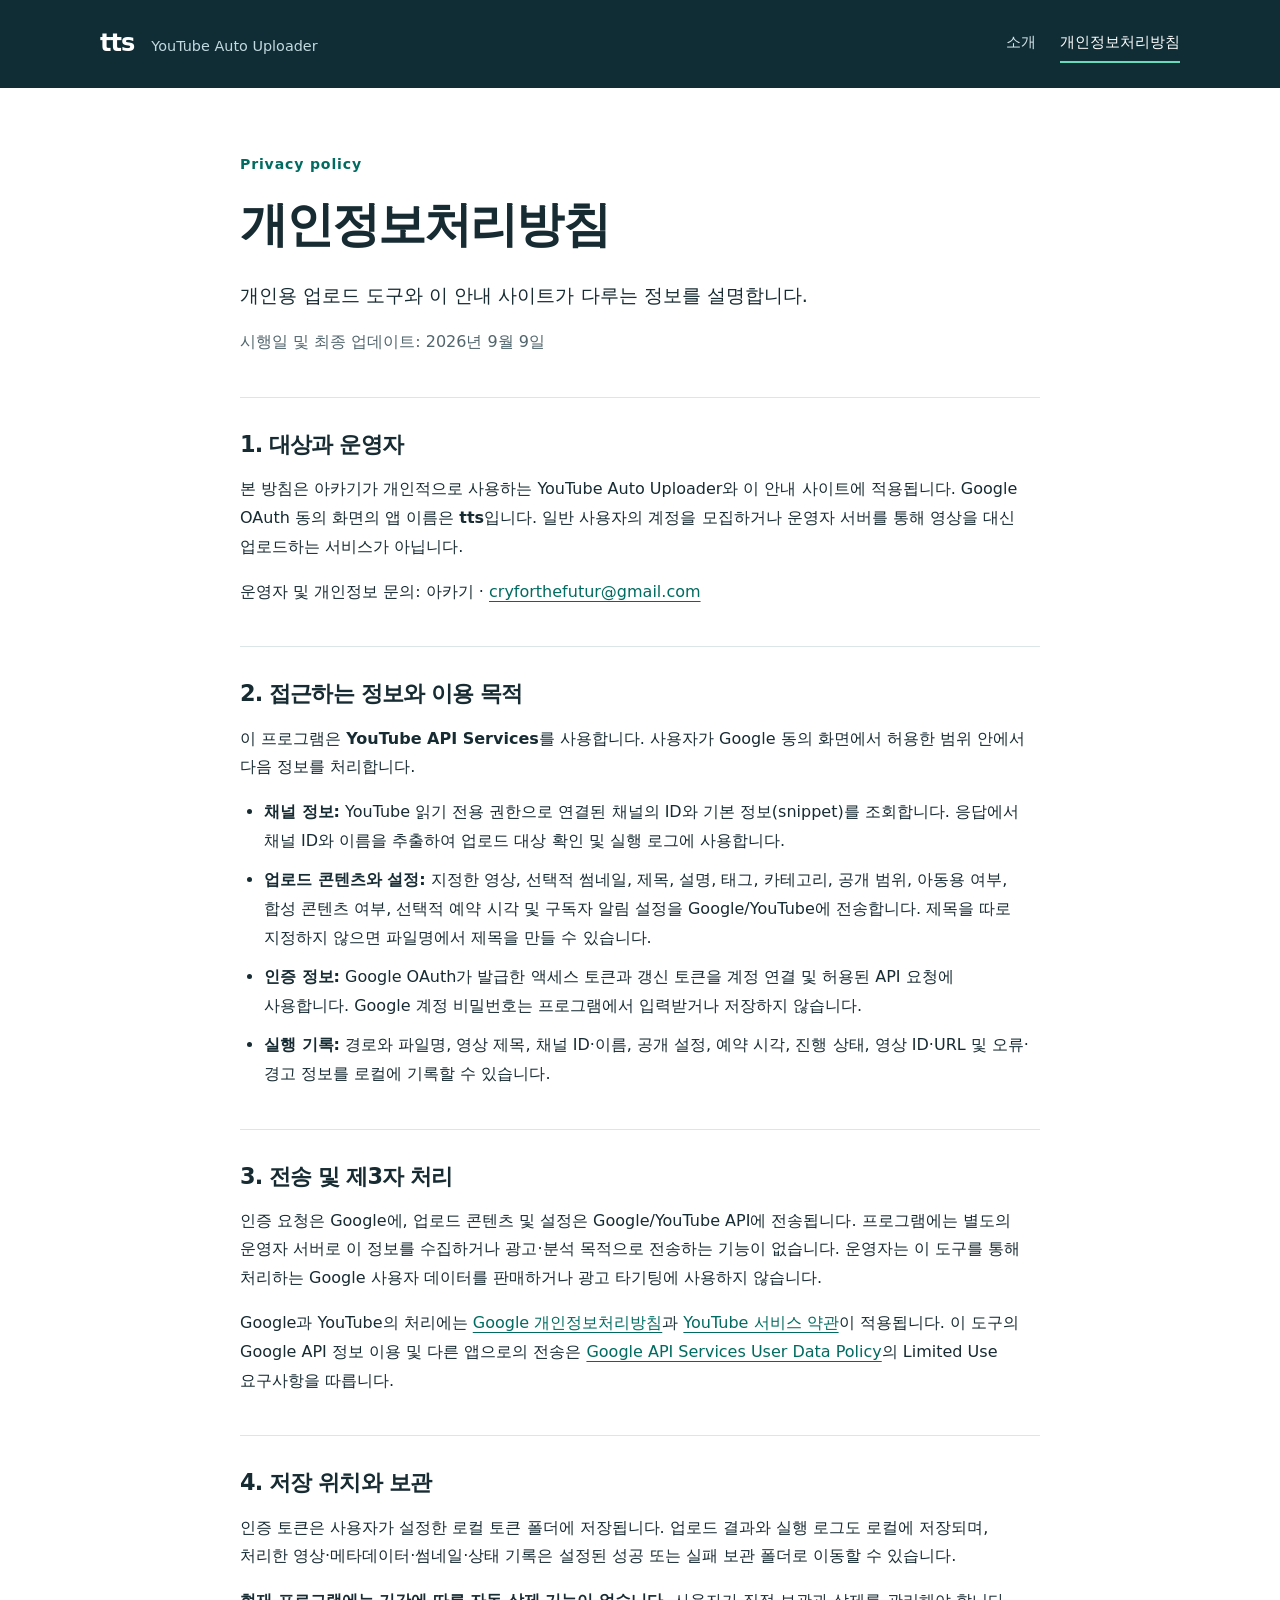
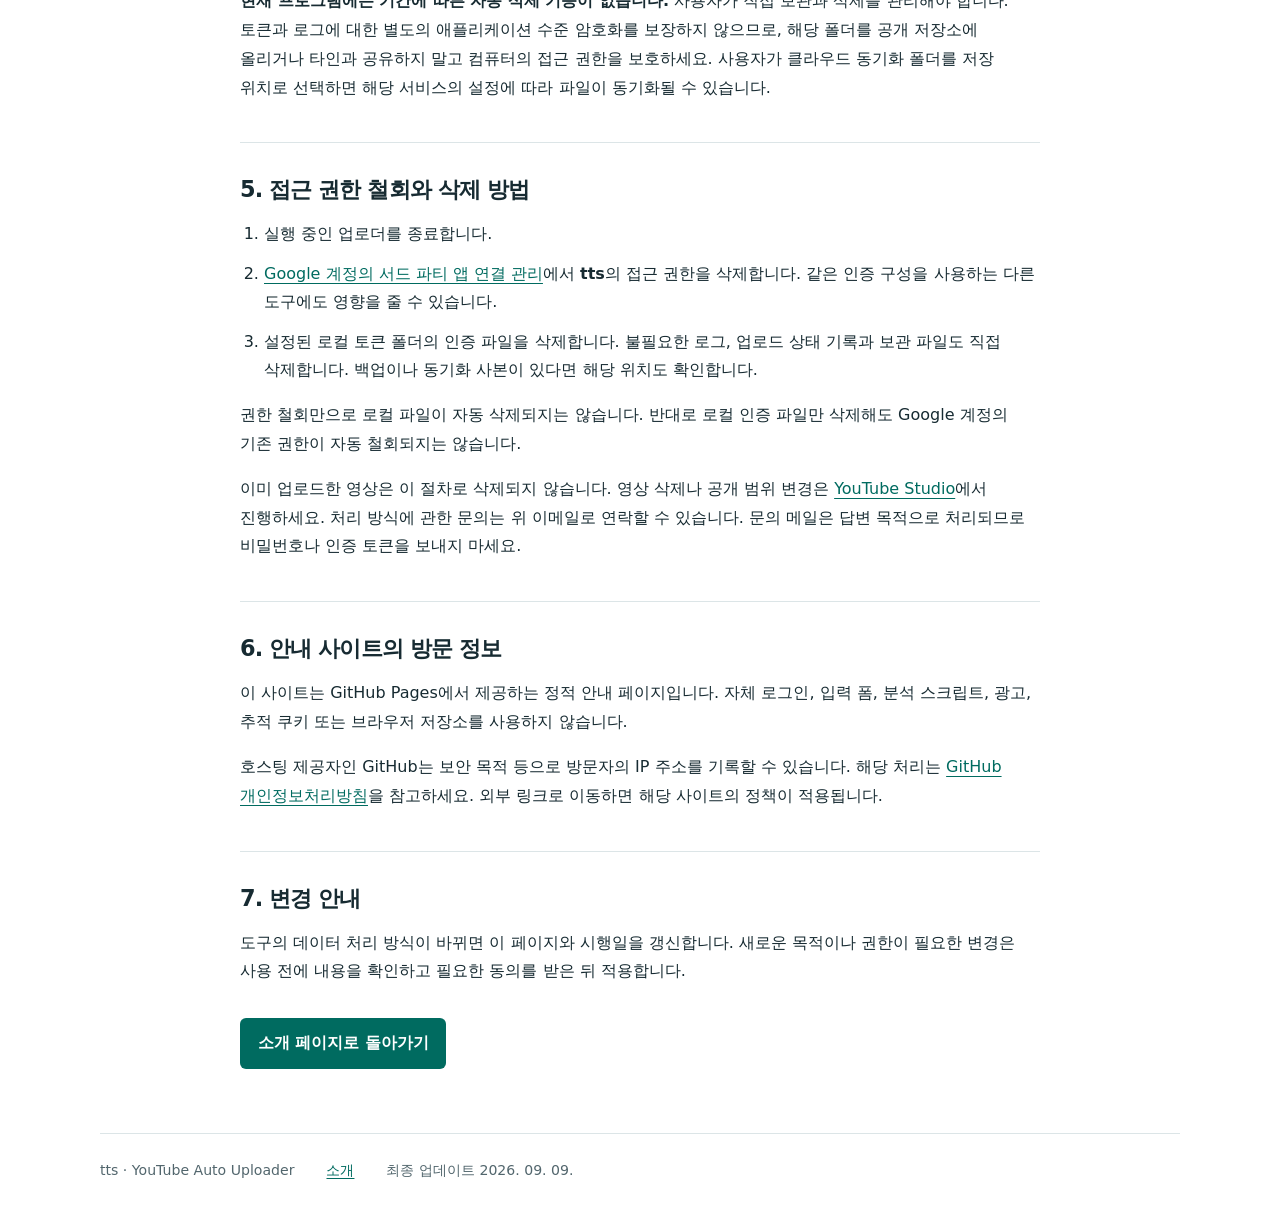
==== docs/privacy.html @ 2119d912 "Add personal uploader information and privacy pages" ====
<!doctype html>
<html lang="ko">
<head>
  <meta charset="utf-8">
  <meta name="viewport" content="width=device-width, initial-scale=1">
  <meta name="description" content="tts 개인용 YouTube 업로더의 Google 권한, 데이터 전송, 로컬 보관 및 권한 철회 방법을 설명합니다.">
  <title>개인정보처리방침 · tts YouTube Auto Uploader</title>
  <link rel="stylesheet" href="style.css">
</head>
<body>
  <a class="skip" href="#main">본문으로 건너뛰기</a>
  <header><div class="wrap bar"><a class="brand" href="./">tts <span>YouTube Auto Uploader</span></a><nav aria-label="주요 메뉴"><a href="./">소개</a><a href="privacy.html" aria-current="page">개인정보처리방침</a></nav></div></header>
  <main id="main" class="wrap document">
    <p class="eyebrow">Privacy policy</p><h1>개인정보처리방침</h1><p class="lead">개인용 업로드 도구와 이 안내 사이트가 다루는 정보를 설명합니다.</p><p class="muted">시행일 및 최종 업데이트: 2026년 9월 9일</p>
    <section><h2>1. 대상과 운영자</h2><p>본 방침은 아카기가 개인적으로 사용하는 YouTube Auto Uploader와 이 안내 사이트에 적용됩니다. Google OAuth 동의 화면의 앱 이름은 <strong>tts</strong>입니다. 일반 사용자의 계정을 모집하거나 운영자 서버를 통해 영상을 대신 업로드하는 서비스가 아닙니다.</p><p>운영자 및 개인정보 문의: 아카기 · <a href="mailto:cryforthefutur@gmail.com">cryforthefutur@gmail.com</a></p></section>
    <section><h2>2. 접근하는 정보와 이용 목적</h2><p>이 프로그램은 <strong>YouTube API Services</strong>를 사용합니다. 사용자가 Google 동의 화면에서 허용한 범위 안에서 다음 정보를 처리합니다.</p><ul><li><strong>채널 정보:</strong> YouTube 읽기 전용 권한으로 연결된 채널의 ID와 기본 정보(snippet)를 조회합니다. 응답에서 채널 ID와 이름을 추출하여 업로드 대상 확인 및 실행 로그에 사용합니다.</li><li><strong>업로드 콘텐츠와 설정:</strong> 지정한 영상, 선택적 썸네일, 제목, 설명, 태그, 카테고리, 공개 범위, 아동용 여부, 합성 콘텐츠 여부, 선택적 예약 시각 및 구독자 알림 설정을 Google/YouTube에 전송합니다. 제목을 따로 지정하지 않으면 파일명에서 제목을 만들 수 있습니다.</li><li><strong>인증 정보:</strong> Google OAuth가 발급한 액세스 토큰과 갱신 토큰을 계정 연결 및 허용된 API 요청에 사용합니다. Google 계정 비밀번호는 프로그램에서 입력받거나 저장하지 않습니다.</li><li><strong>실행 기록:</strong> 경로와 파일명, 영상 제목, 채널 ID·이름, 공개 설정, 예약 시각, 진행 상태, 영상 ID·URL 및 오류·경고 정보를 로컬에 기록할 수 있습니다.</li></ul></section>
    <section><h2>3. 전송 및 제3자 처리</h2><p>인증 요청은 Google에, 업로드 콘텐츠 및 설정은 Google/YouTube API에 전송됩니다. 프로그램에는 별도의 운영자 서버로 이 정보를 수집하거나 광고·분석 목적으로 전송하는 기능이 없습니다. 운영자는 이 도구를 통해 처리하는 Google 사용자 데이터를 판매하거나 광고 타기팅에 사용하지 않습니다.</p><p>Google과 YouTube의 처리에는 <a href="https://policies.google.com/privacy">Google 개인정보처리방침</a>과 <a href="https://www.youtube.com/t/terms">YouTube 서비스 약관</a>이 적용됩니다. 이 도구의 Google API 정보 이용 및 다른 앱으로의 전송은 <a href="https://developers.google.com/terms/api-services-user-data-policy">Google API Services User Data Policy</a>의 Limited Use 요구사항을 따릅니다.</p></section>
    <section><h2>4. 저장 위치와 보관</h2><p>인증 토큰은 사용자가 설정한 로컬 토큰 폴더에 저장됩니다. 업로드 결과와 실행 로그도 로컬에 저장되며, 처리한 영상·메타데이터·썸네일·상태 기록은 설정된 성공 또는 실패 보관 폴더로 이동할 수 있습니다.</p><p><strong>현재 프로그램에는 기간에 따른 자동 삭제 기능이 없습니다.</strong> 사용자가 직접 보관과 삭제를 관리해야 합니다. 토큰과 로그에 대한 별도의 애플리케이션 수준 암호화를 보장하지 않으므로, 해당 폴더를 공개 저장소에 올리거나 타인과 공유하지 말고 컴퓨터의 접근 권한을 보호하세요. 사용자가 클라우드 동기화 폴더를 저장 위치로 선택하면 해당 서비스의 설정에 따라 파일이 동기화될 수 있습니다.</p></section>
    <section><h2>5. 접근 권한 철회와 삭제 방법</h2><ol><li>실행 중인 업로더를 종료합니다.</li><li><a href="https://myaccount.google.com/connections">Google 계정의 서드 파티 앱 연결 관리</a>에서 <strong>tts</strong>의 접근 권한을 삭제합니다. 같은 인증 구성을 사용하는 다른 도구에도 영향을 줄 수 있습니다.</li><li>설정된 로컬 토큰 폴더의 인증 파일을 삭제합니다. 불필요한 로그, 업로드 상태 기록과 보관 파일도 직접 삭제합니다. 백업이나 동기화 사본이 있다면 해당 위치도 확인합니다.</li></ol><p>권한 철회만으로 로컬 파일이 자동 삭제되지는 않습니다. 반대로 로컬 인증 파일만 삭제해도 Google 계정의 기존 권한이 자동 철회되지는 않습니다.</p><p>이미 업로드한 영상은 이 절차로 삭제되지 않습니다. 영상 삭제나 공개 범위 변경은 <a href="https://studio.youtube.com/">YouTube Studio</a>에서 진행하세요. 처리 방식에 관한 문의는 위 이메일로 연락할 수 있습니다. 문의 메일은 답변 목적으로 처리되므로 비밀번호나 인증 토큰을 보내지 마세요.</p></section>
    <section><h2>6. 안내 사이트의 방문 정보</h2><p>이 사이트는 GitHub Pages에서 제공하는 정적 안내 페이지입니다. 자체 로그인, 입력 폼, 분석 스크립트, 광고, 추적 쿠키 또는 브라우저 저장소를 사용하지 않습니다.</p><p>호스팅 제공자인 GitHub는 보안 목적 등으로 방문자의 IP 주소를 기록할 수 있습니다. 해당 처리는 <a href="https://docs.github.com/en/site-policy/privacy-policies/github-general-privacy-statement">GitHub 개인정보처리방침</a>을 참고하세요. 외부 링크로 이동하면 해당 사이트의 정책이 적용됩니다.</p></section>
    <section><h2>7. 변경 안내</h2><p>도구의 데이터 처리 방식이 바뀌면 이 페이지와 시행일을 갱신합니다. 새로운 목적이나 권한이 필요한 변경은 사용 전에 내용을 확인하고 필요한 동의를 받은 뒤 적용합니다.</p></section>
    <a class="button" href="./">소개 페이지로 돌아가기</a>
  </main>
  <footer class="wrap"><span>tts · YouTube Auto Uploader</span><a href="./">소개</a><span>최종 업데이트 2026. 09. 09.</span></footer>
</body>
</html>
---- docs/style.css ----
:root { color-scheme: light; --ink:#172b32; --muted:#52666d; --accent:#006b60; --line:#dce5e7; --paper:#fff; --wash:#f2f6f7; }
* { box-sizing:border-box; }
html { scroll-padding-top:2rem; }
body { margin:0; color:var(--ink); background:var(--paper); font:1rem/1.8 system-ui,-apple-system,"Segoe UI","Malgun Gothic",sans-serif; word-break:keep-all; overflow-wrap:anywhere; }
a { color:var(--accent); text-underline-offset:.22em; }
a:hover { text-decoration-thickness:2px; }
a:focus-visible { outline:3px solid #c46a00; outline-offset:5px; border-radius:2px; }
.wrap { width:min(1080px, calc(100% - 3rem)); margin-inline:auto; }
header { background:#102d36; color:#fff; }
.bar { display:flex; align-items:center; justify-content:space-between; gap:1.5rem; padding-block:1.4rem; }
.brand { color:#fff; text-decoration:none; font-size:1.5rem; font-weight:800; letter-spacing:-.04em; }
.brand span { display:inline-block; margin-left:.6rem; color:#c2d9df; font-size:.9rem; font-weight:500; letter-spacing:0; }
nav { display:flex; flex-wrap:wrap; gap:1.5rem; }
nav a { color:#d5e4e8; font-size:.95rem; text-decoration:none; padding-block:.3rem; }
nav a[aria-current="page"] { color:#fff; border-bottom:2px solid #65dbbb; }
.hero { max-width:800px; padding-block:5rem 4rem; }
.eyebrow { color:var(--accent); font-size:.88rem; font-weight:700; letter-spacing:.06em; margin:0 0 1rem; }
h1,h2,h3 { line-height:1.3; letter-spacing:-.04em; }
h1 { font-size:clamp(2.2rem,5vw,3.8rem); margin:0 0 1.5rem; }
h2 { font-size:1.8rem; margin:0 0 1.5rem; }
h3 { font-size:1.18rem; margin:.75rem 0; }
p { margin:0 0 1rem; }
.lead { font-size:1.2rem; line-height:1.7; }
.muted { color:var(--muted); }
.button { display:inline-flex; align-items:center; gap:1.5rem; background:var(--accent); color:#fff; padding:.7rem 1.1rem; border-radius:6px; text-decoration:none; font-weight:600; margin-top:1rem; }
.section { padding-block:3rem; border-top:1px solid var(--line); }
.grid { display:grid; grid-template-columns:repeat(3,minmax(0,1fr)); gap:2rem; }
.number { color:var(--accent); font-size:.9rem; font-weight:700; }
.grid p { color:var(--muted); }
.permissions { display:grid; grid-template-columns:1fr 1fr; gap:3rem; }
dl { margin:0; padding:1.6rem; background:var(--wash); border-radius:8px; }
dt { font-weight:700; } dd { margin:.4rem 0 1.2rem; } dd:last-child { margin-bottom:0; }
code { display:block; margin-top:.4rem; color:var(--muted); font-size:.9rem; }
.terms { border-top:1px solid var(--line); padding-block:2rem; color:var(--muted); }
.terms h2 { font-size:1.1rem; color:var(--ink); margin-bottom:.7rem; }
footer { display:flex; flex-wrap:wrap; gap:1rem 2rem; border-top:1px solid var(--line); padding-block:1.5rem; color:var(--muted); font-size:.88rem; }
.document { max-width:800px; padding-block:4rem; } .document h1 { font-size:clamp(2rem,5vw,3rem); }
.document section { margin-top:2.5rem; padding-top:2rem; border-top:1px solid var(--line); }
.document h2 { font-size:1.4rem; margin-bottom:1rem; } li { margin-bottom:.65rem; } ul,ol { padding-left:1.5rem; }
.skip { position:absolute; left:1rem; top:-100px; padding:1rem; background:white; z-index:2; } .skip:focus { top:1rem; }
@media(max-width:700px) { .bar { align-items:flex-start; flex-direction:column; gap:.8rem; } .brand span { display:block; margin-left:0; } .hero { padding-block:3rem; } .grid,.permissions { grid-template-columns:1fr; gap:1.5rem; } .section { padding-block:2rem; } .document { padding-block:2.5rem; } }
@media print { header,footer,.button,.skip { display:none; } .wrap { width:100%; } body { font-size:11pt; } .document { padding:0; } }
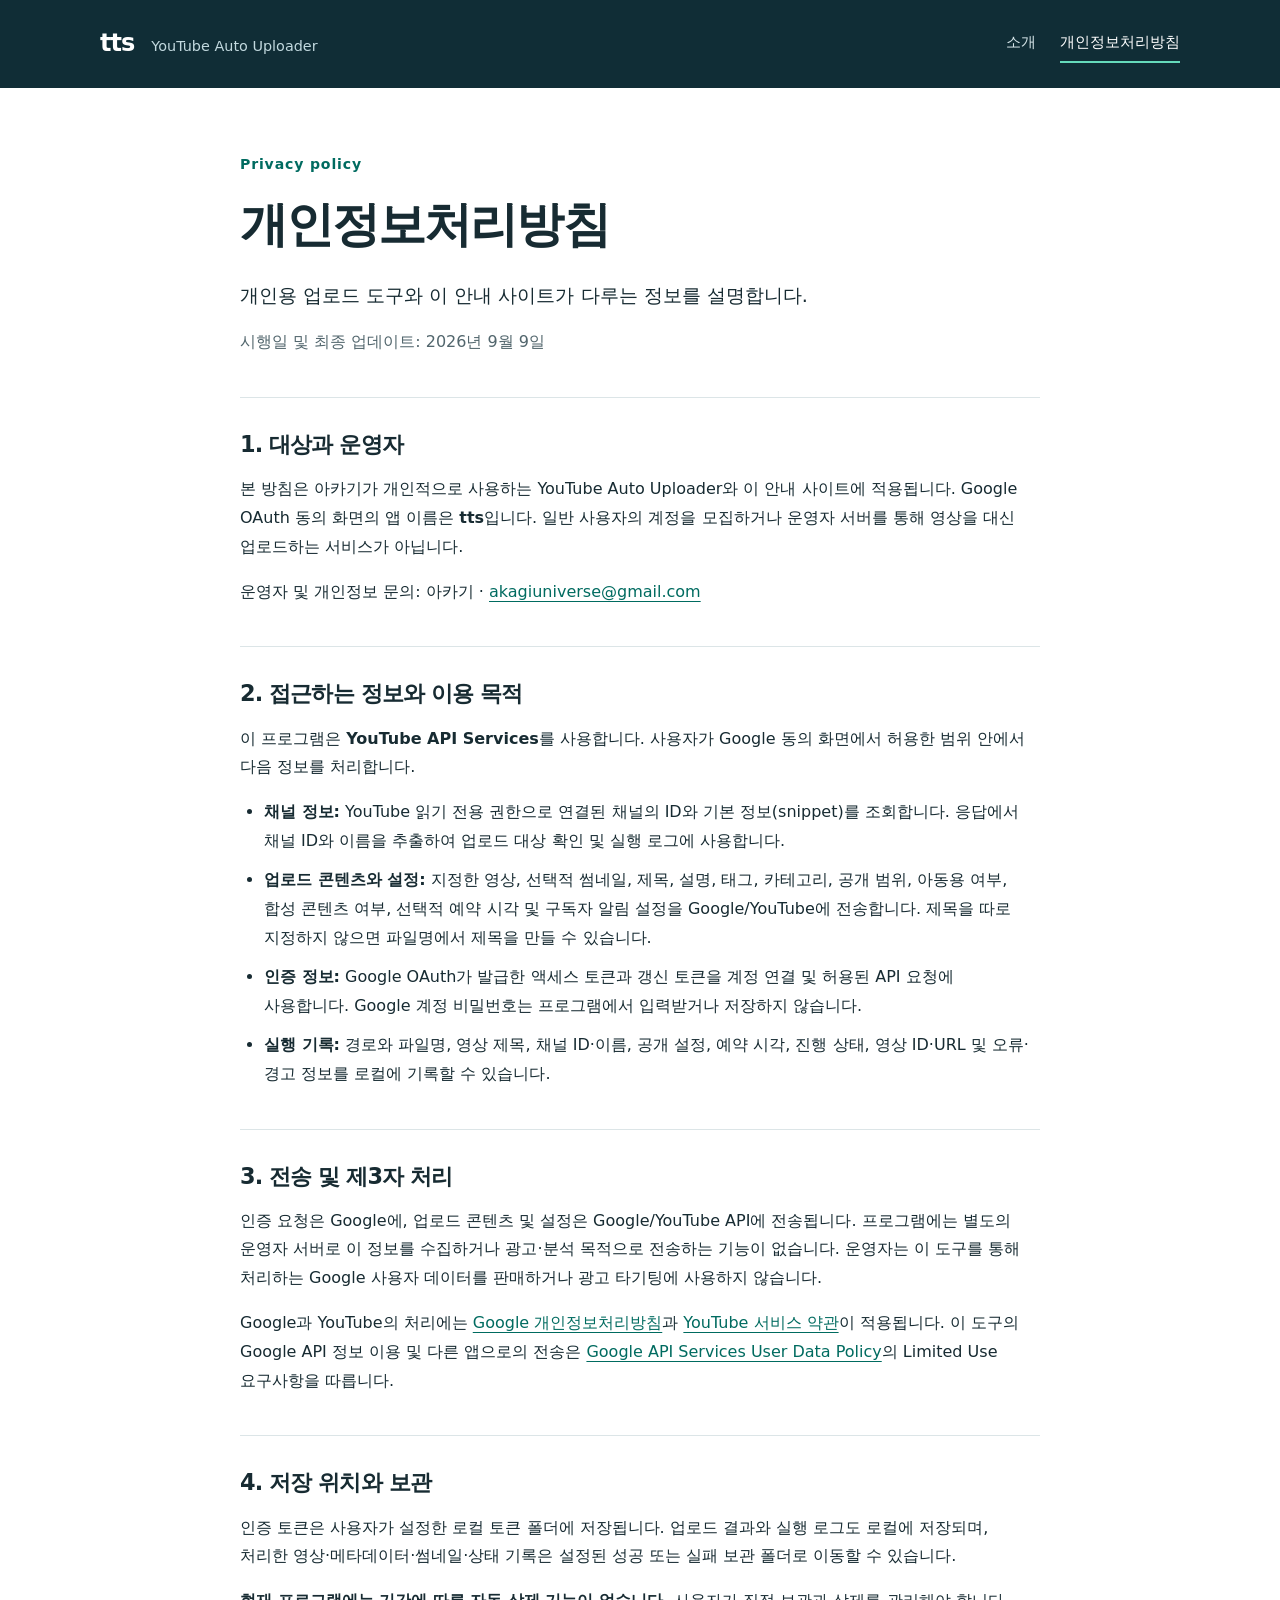
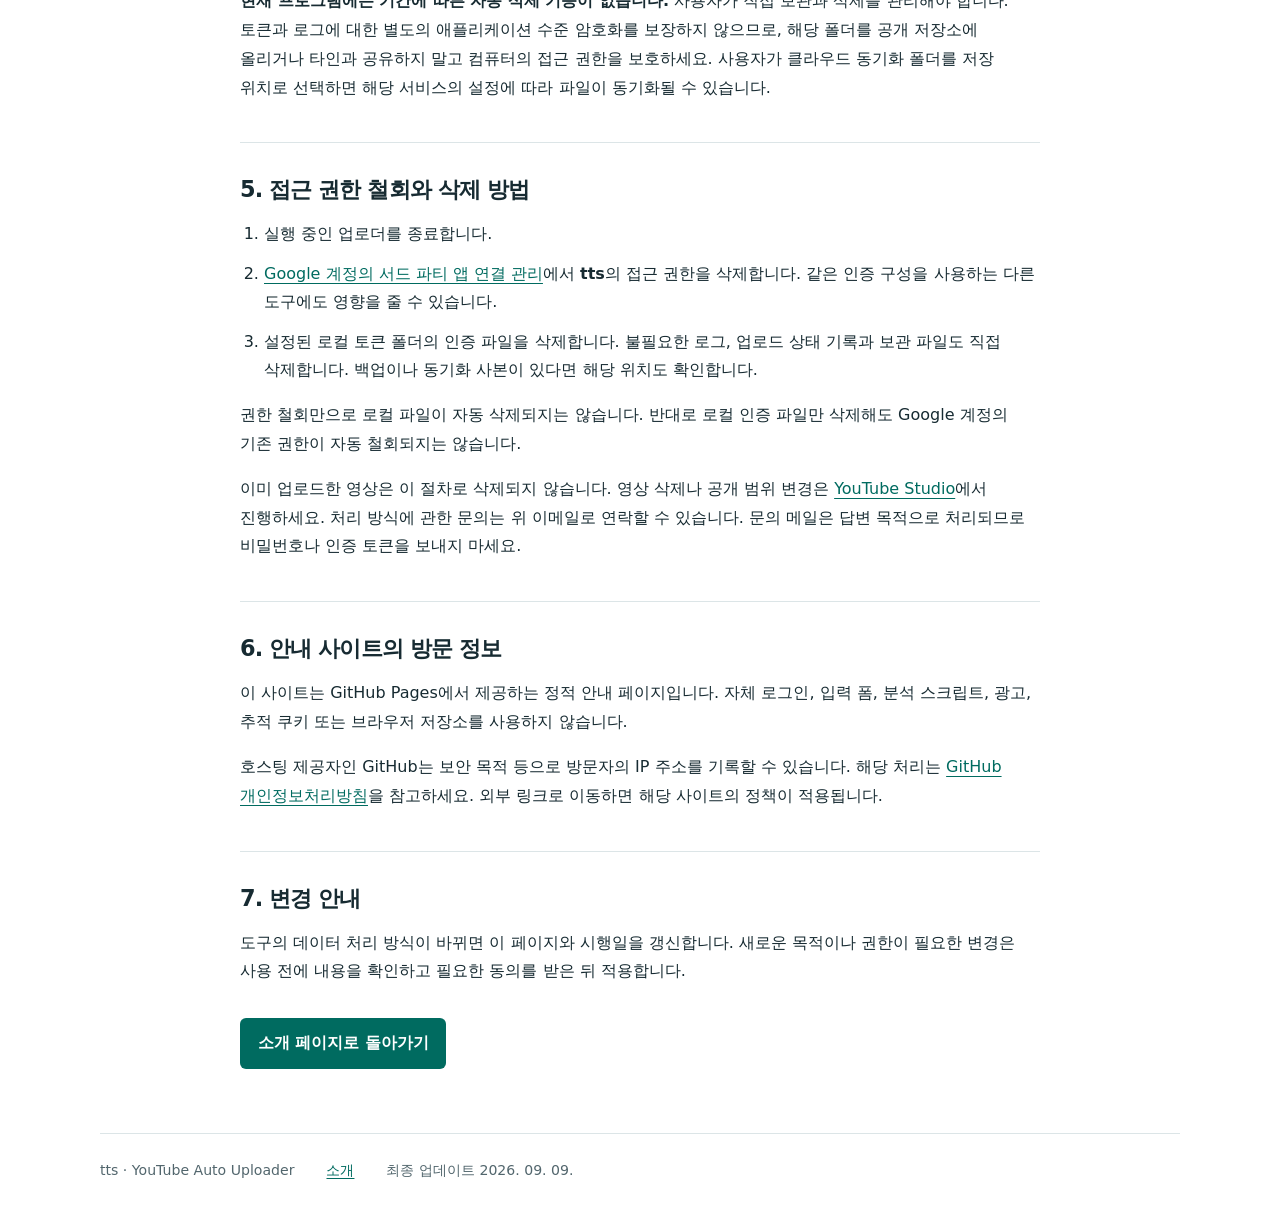
==== commit bd8032e7: "Update public contact email" ====
--- a/docs/privacy.html
+++ b/docs/privacy.html
@@ -12,7 +12,7 @@
   <header><div class="wrap bar"><a class="brand" href="./">tts <span>YouTube Auto Uploader</span></a><nav aria-label="주요 메뉴"><a href="./">소개</a><a href="privacy.html" aria-current="page">개인정보처리방침</a></nav></div></header>
   <main id="main" class="wrap document">
     <p class="eyebrow">Privacy policy</p><h1>개인정보처리방침</h1><p class="lead">개인용 업로드 도구와 이 안내 사이트가 다루는 정보를 설명합니다.</p><p class="muted">시행일 및 최종 업데이트: 2026년 9월 9일</p>
-    <section><h2>1. 대상과 운영자</h2><p>본 방침은 아카기가 개인적으로 사용하는 YouTube Auto Uploader와 이 안내 사이트에 적용됩니다. Google OAuth 동의 화면의 앱 이름은 <strong>tts</strong>입니다. 일반 사용자의 계정을 모집하거나 운영자 서버를 통해 영상을 대신 업로드하는 서비스가 아닙니다.</p><p>운영자 및 개인정보 문의: 아카기 · <a href="mailto:cryforthefutur@gmail.com">cryforthefutur@gmail.com</a></p></section>
+    <section><h2>1. 대상과 운영자</h2><p>본 방침은 아카기가 개인적으로 사용하는 YouTube Auto Uploader와 이 안내 사이트에 적용됩니다. Google OAuth 동의 화면의 앱 이름은 <strong>tts</strong>입니다. 일반 사용자의 계정을 모집하거나 운영자 서버를 통해 영상을 대신 업로드하는 서비스가 아닙니다.</p><p>운영자 및 개인정보 문의: 아카기 · <a href="mailto:akagiuniverse@gmail.com">akagiuniverse@gmail.com</a></p></section>
     <section><h2>2. 접근하는 정보와 이용 목적</h2><p>이 프로그램은 <strong>YouTube API Services</strong>를 사용합니다. 사용자가 Google 동의 화면에서 허용한 범위 안에서 다음 정보를 처리합니다.</p><ul><li><strong>채널 정보:</strong> YouTube 읽기 전용 권한으로 연결된 채널의 ID와 기본 정보(snippet)를 조회합니다. 응답에서 채널 ID와 이름을 추출하여 업로드 대상 확인 및 실행 로그에 사용합니다.</li><li><strong>업로드 콘텐츠와 설정:</strong> 지정한 영상, 선택적 썸네일, 제목, 설명, 태그, 카테고리, 공개 범위, 아동용 여부, 합성 콘텐츠 여부, 선택적 예약 시각 및 구독자 알림 설정을 Google/YouTube에 전송합니다. 제목을 따로 지정하지 않으면 파일명에서 제목을 만들 수 있습니다.</li><li><strong>인증 정보:</strong> Google OAuth가 발급한 액세스 토큰과 갱신 토큰을 계정 연결 및 허용된 API 요청에 사용합니다. Google 계정 비밀번호는 프로그램에서 입력받거나 저장하지 않습니다.</li><li><strong>실행 기록:</strong> 경로와 파일명, 영상 제목, 채널 ID·이름, 공개 설정, 예약 시각, 진행 상태, 영상 ID·URL 및 오류·경고 정보를 로컬에 기록할 수 있습니다.</li></ul></section>
     <section><h2>3. 전송 및 제3자 처리</h2><p>인증 요청은 Google에, 업로드 콘텐츠 및 설정은 Google/YouTube API에 전송됩니다. 프로그램에는 별도의 운영자 서버로 이 정보를 수집하거나 광고·분석 목적으로 전송하는 기능이 없습니다. 운영자는 이 도구를 통해 처리하는 Google 사용자 데이터를 판매하거나 광고 타기팅에 사용하지 않습니다.</p><p>Google과 YouTube의 처리에는 <a href="https://policies.google.com/privacy">Google 개인정보처리방침</a>과 <a href="https://www.youtube.com/t/terms">YouTube 서비스 약관</a>이 적용됩니다. 이 도구의 Google API 정보 이용 및 다른 앱으로의 전송은 <a href="https://developers.google.com/terms/api-services-user-data-policy">Google API Services User Data Policy</a>의 Limited Use 요구사항을 따릅니다.</p></section>
     <section><h2>4. 저장 위치와 보관</h2><p>인증 토큰은 사용자가 설정한 로컬 토큰 폴더에 저장됩니다. 업로드 결과와 실행 로그도 로컬에 저장되며, 처리한 영상·메타데이터·썸네일·상태 기록은 설정된 성공 또는 실패 보관 폴더로 이동할 수 있습니다.</p><p><strong>현재 프로그램에는 기간에 따른 자동 삭제 기능이 없습니다.</strong> 사용자가 직접 보관과 삭제를 관리해야 합니다. 토큰과 로그에 대한 별도의 애플리케이션 수준 암호화를 보장하지 않으므로, 해당 폴더를 공개 저장소에 올리거나 타인과 공유하지 말고 컴퓨터의 접근 권한을 보호하세요. 사용자가 클라우드 동기화 폴더를 저장 위치로 선택하면 해당 서비스의 설정에 따라 파일이 동기화될 수 있습니다.</p></section>
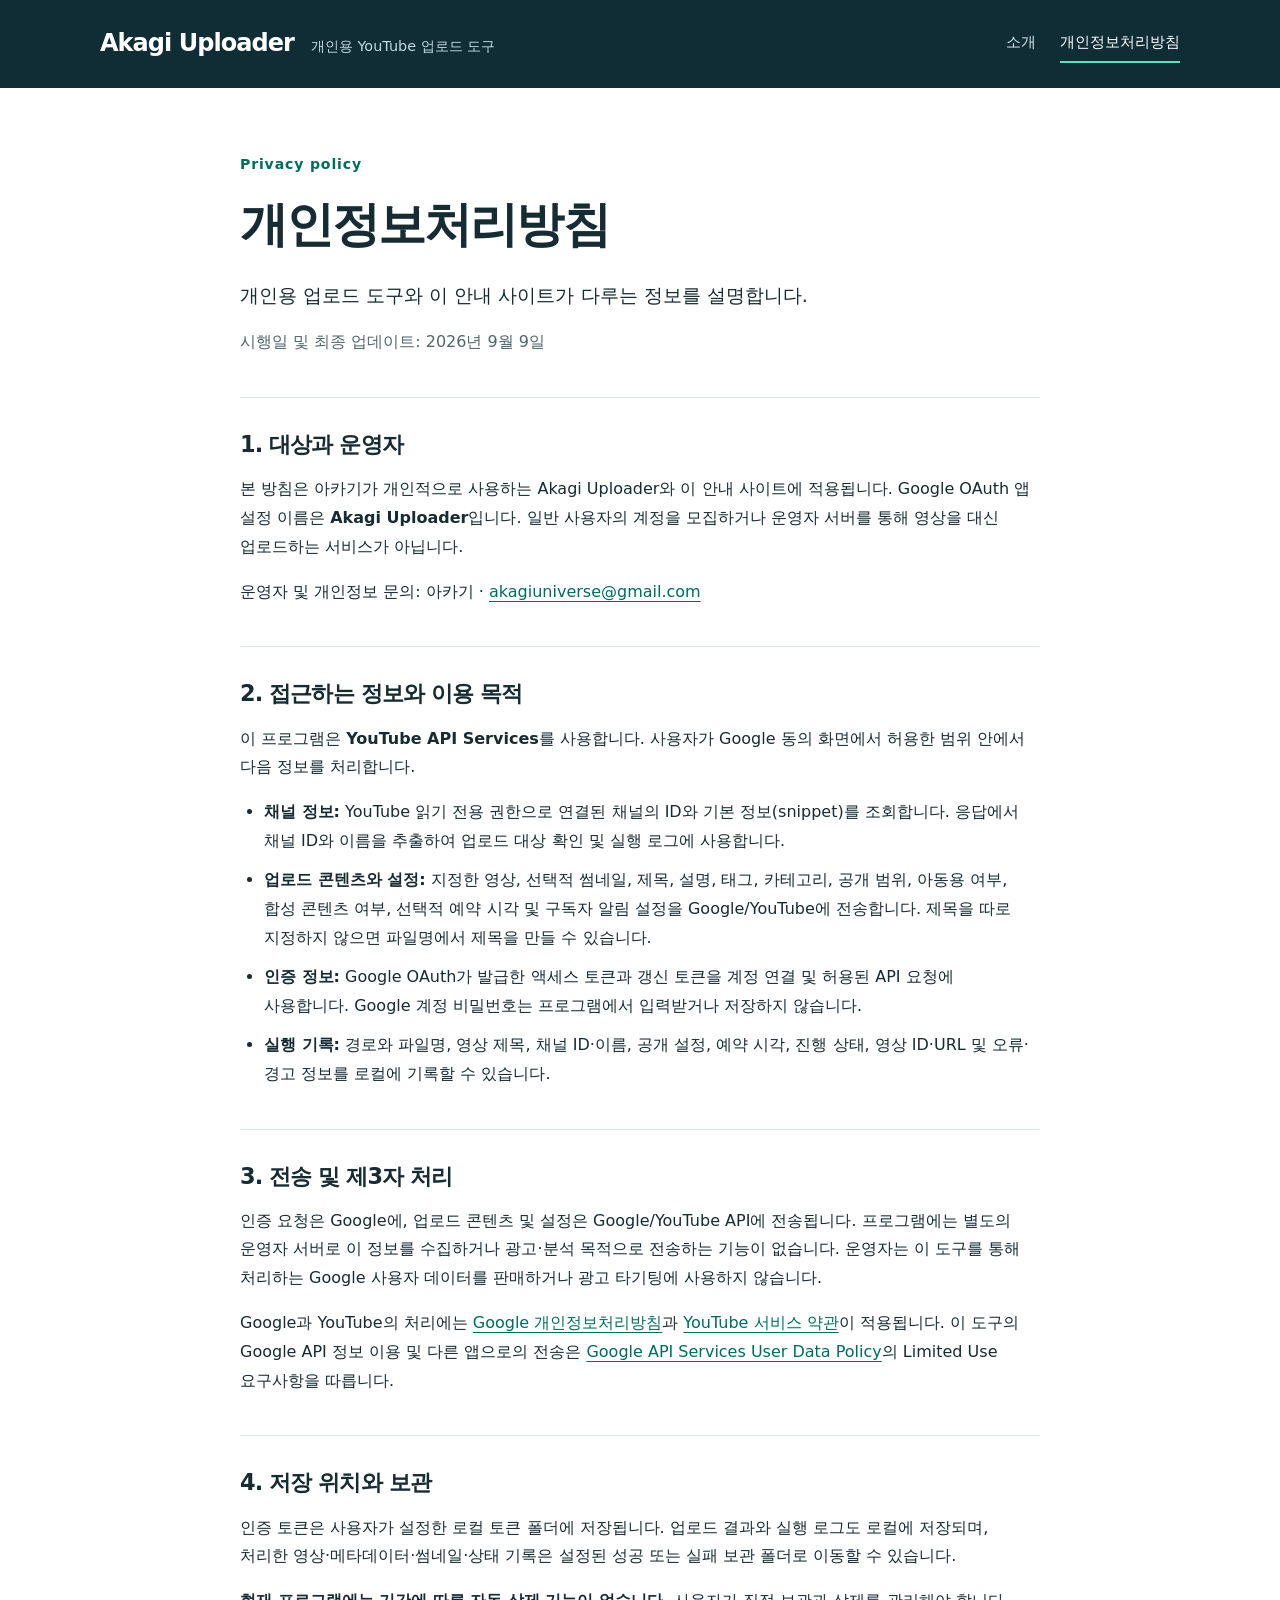
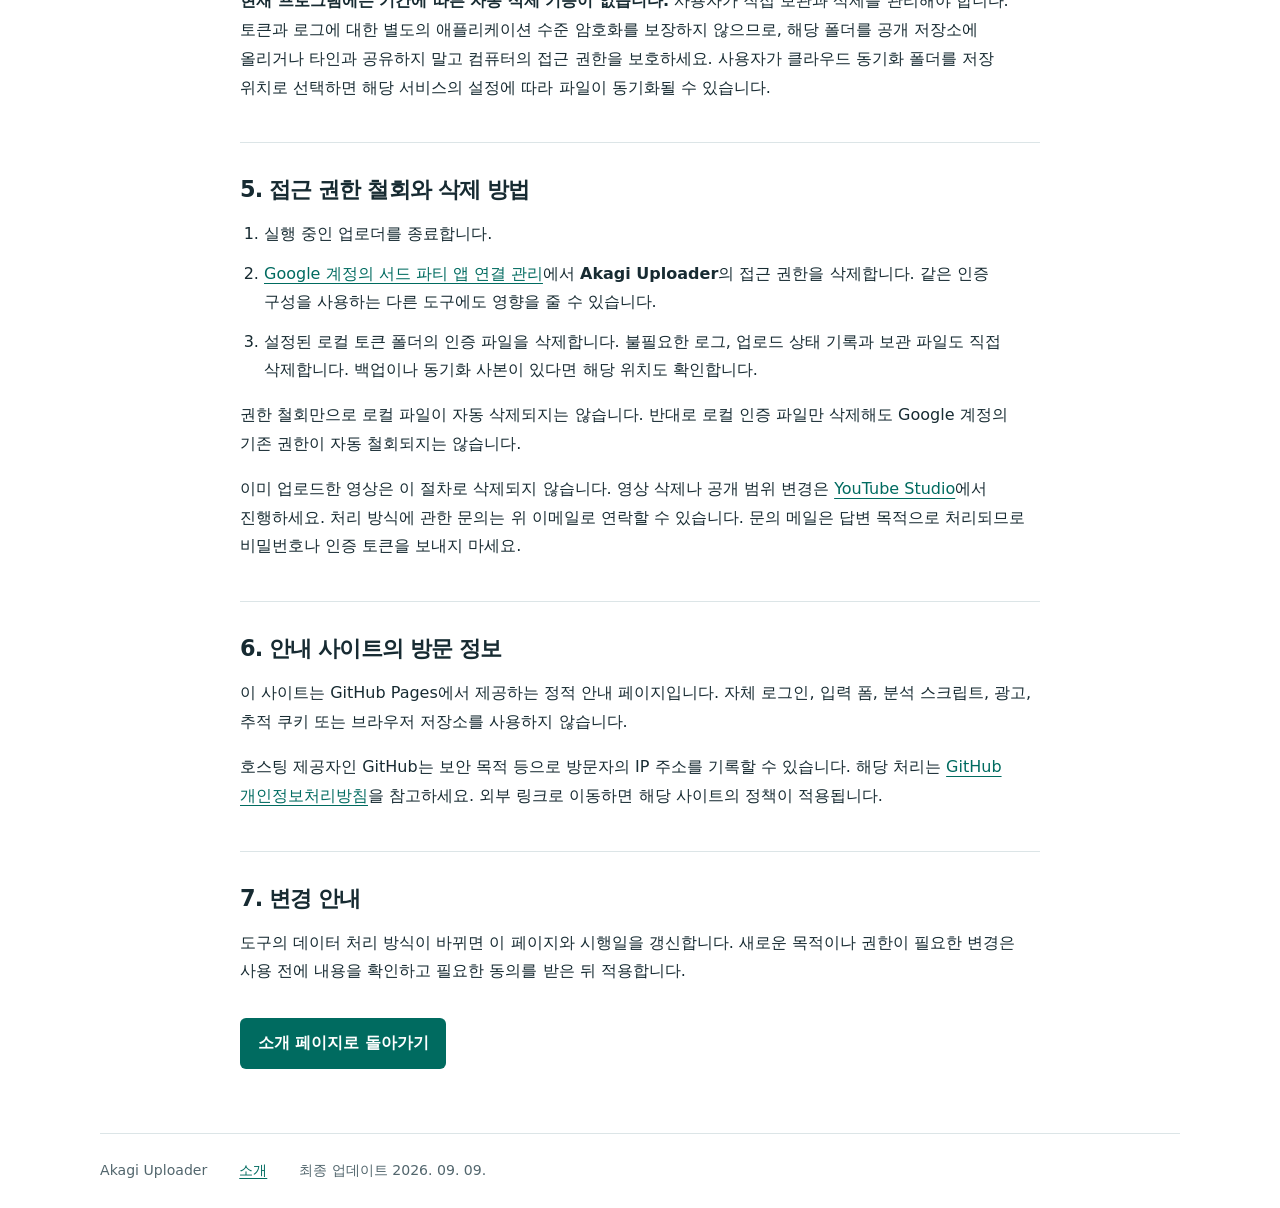
==== commit 792bdc85: "Rename public branding to Akagi Uploader" ====
--- a/docs/privacy.html
+++ b/docs/privacy.html
@@ -3,24 +3,24 @@
 <head>
   <meta charset="utf-8">
   <meta name="viewport" content="width=device-width, initial-scale=1">
-  <meta name="description" content="tts 개인용 YouTube 업로더의 Google 권한, 데이터 전송, 로컬 보관 및 권한 철회 방법을 설명합니다.">
-  <title>개인정보처리방침 · tts YouTube Auto Uploader</title>
+  <meta name="description" content="Akagi Uploader 개인용 YouTube 업로더의 Google 권한, 데이터 전송, 로컬 보관 및 권한 철회 방법을 설명합니다.">
+  <title>개인정보처리방침 · Akagi Uploader</title>
   <link rel="stylesheet" href="style.css">
 </head>
 <body>
   <a class="skip" href="#main">본문으로 건너뛰기</a>
-  <header><div class="wrap bar"><a class="brand" href="./">tts <span>YouTube Auto Uploader</span></a><nav aria-label="주요 메뉴"><a href="./">소개</a><a href="privacy.html" aria-current="page">개인정보처리방침</a></nav></div></header>
+  <header><div class="wrap bar"><a class="brand" href="./">Akagi Uploader <span>개인용 YouTube 업로드 도구</span></a><nav aria-label="주요 메뉴"><a href="./">소개</a><a href="privacy.html" aria-current="page">개인정보처리방침</a></nav></div></header>
   <main id="main" class="wrap document">
     <p class="eyebrow">Privacy policy</p><h1>개인정보처리방침</h1><p class="lead">개인용 업로드 도구와 이 안내 사이트가 다루는 정보를 설명합니다.</p><p class="muted">시행일 및 최종 업데이트: 2026년 9월 9일</p>
-    <section><h2>1. 대상과 운영자</h2><p>본 방침은 아카기가 개인적으로 사용하는 YouTube Auto Uploader와 이 안내 사이트에 적용됩니다. Google OAuth 동의 화면의 앱 이름은 <strong>tts</strong>입니다. 일반 사용자의 계정을 모집하거나 운영자 서버를 통해 영상을 대신 업로드하는 서비스가 아닙니다.</p><p>운영자 및 개인정보 문의: 아카기 · <a href="mailto:akagiuniverse@gmail.com">akagiuniverse@gmail.com</a></p></section>
+    <section><h2>1. 대상과 운영자</h2><p>본 방침은 아카기가 개인적으로 사용하는 Akagi Uploader와 이 안내 사이트에 적용됩니다. Google OAuth 앱 설정 이름은 <strong>Akagi Uploader</strong>입니다. 일반 사용자의 계정을 모집하거나 운영자 서버를 통해 영상을 대신 업로드하는 서비스가 아닙니다.</p><p>운영자 및 개인정보 문의: 아카기 · <a href="mailto:akagiuniverse@gmail.com">akagiuniverse@gmail.com</a></p></section>
     <section><h2>2. 접근하는 정보와 이용 목적</h2><p>이 프로그램은 <strong>YouTube API Services</strong>를 사용합니다. 사용자가 Google 동의 화면에서 허용한 범위 안에서 다음 정보를 처리합니다.</p><ul><li><strong>채널 정보:</strong> YouTube 읽기 전용 권한으로 연결된 채널의 ID와 기본 정보(snippet)를 조회합니다. 응답에서 채널 ID와 이름을 추출하여 업로드 대상 확인 및 실행 로그에 사용합니다.</li><li><strong>업로드 콘텐츠와 설정:</strong> 지정한 영상, 선택적 썸네일, 제목, 설명, 태그, 카테고리, 공개 범위, 아동용 여부, 합성 콘텐츠 여부, 선택적 예약 시각 및 구독자 알림 설정을 Google/YouTube에 전송합니다. 제목을 따로 지정하지 않으면 파일명에서 제목을 만들 수 있습니다.</li><li><strong>인증 정보:</strong> Google OAuth가 발급한 액세스 토큰과 갱신 토큰을 계정 연결 및 허용된 API 요청에 사용합니다. Google 계정 비밀번호는 프로그램에서 입력받거나 저장하지 않습니다.</li><li><strong>실행 기록:</strong> 경로와 파일명, 영상 제목, 채널 ID·이름, 공개 설정, 예약 시각, 진행 상태, 영상 ID·URL 및 오류·경고 정보를 로컬에 기록할 수 있습니다.</li></ul></section>
     <section><h2>3. 전송 및 제3자 처리</h2><p>인증 요청은 Google에, 업로드 콘텐츠 및 설정은 Google/YouTube API에 전송됩니다. 프로그램에는 별도의 운영자 서버로 이 정보를 수집하거나 광고·분석 목적으로 전송하는 기능이 없습니다. 운영자는 이 도구를 통해 처리하는 Google 사용자 데이터를 판매하거나 광고 타기팅에 사용하지 않습니다.</p><p>Google과 YouTube의 처리에는 <a href="https://policies.google.com/privacy">Google 개인정보처리방침</a>과 <a href="https://www.youtube.com/t/terms">YouTube 서비스 약관</a>이 적용됩니다. 이 도구의 Google API 정보 이용 및 다른 앱으로의 전송은 <a href="https://developers.google.com/terms/api-services-user-data-policy">Google API Services User Data Policy</a>의 Limited Use 요구사항을 따릅니다.</p></section>
     <section><h2>4. 저장 위치와 보관</h2><p>인증 토큰은 사용자가 설정한 로컬 토큰 폴더에 저장됩니다. 업로드 결과와 실행 로그도 로컬에 저장되며, 처리한 영상·메타데이터·썸네일·상태 기록은 설정된 성공 또는 실패 보관 폴더로 이동할 수 있습니다.</p><p><strong>현재 프로그램에는 기간에 따른 자동 삭제 기능이 없습니다.</strong> 사용자가 직접 보관과 삭제를 관리해야 합니다. 토큰과 로그에 대한 별도의 애플리케이션 수준 암호화를 보장하지 않으므로, 해당 폴더를 공개 저장소에 올리거나 타인과 공유하지 말고 컴퓨터의 접근 권한을 보호하세요. 사용자가 클라우드 동기화 폴더를 저장 위치로 선택하면 해당 서비스의 설정에 따라 파일이 동기화될 수 있습니다.</p></section>
-    <section><h2>5. 접근 권한 철회와 삭제 방법</h2><ol><li>실행 중인 업로더를 종료합니다.</li><li><a href="https://myaccount.google.com/connections">Google 계정의 서드 파티 앱 연결 관리</a>에서 <strong>tts</strong>의 접근 권한을 삭제합니다. 같은 인증 구성을 사용하는 다른 도구에도 영향을 줄 수 있습니다.</li><li>설정된 로컬 토큰 폴더의 인증 파일을 삭제합니다. 불필요한 로그, 업로드 상태 기록과 보관 파일도 직접 삭제합니다. 백업이나 동기화 사본이 있다면 해당 위치도 확인합니다.</li></ol><p>권한 철회만으로 로컬 파일이 자동 삭제되지는 않습니다. 반대로 로컬 인증 파일만 삭제해도 Google 계정의 기존 권한이 자동 철회되지는 않습니다.</p><p>이미 업로드한 영상은 이 절차로 삭제되지 않습니다. 영상 삭제나 공개 범위 변경은 <a href="https://studio.youtube.com/">YouTube Studio</a>에서 진행하세요. 처리 방식에 관한 문의는 위 이메일로 연락할 수 있습니다. 문의 메일은 답변 목적으로 처리되므로 비밀번호나 인증 토큰을 보내지 마세요.</p></section>
+    <section><h2>5. 접근 권한 철회와 삭제 방법</h2><ol><li>실행 중인 업로더를 종료합니다.</li><li><a href="https://myaccount.google.com/connections">Google 계정의 서드 파티 앱 연결 관리</a>에서 <strong>Akagi Uploader</strong>의 접근 권한을 삭제합니다. 같은 인증 구성을 사용하는 다른 도구에도 영향을 줄 수 있습니다.</li><li>설정된 로컬 토큰 폴더의 인증 파일을 삭제합니다. 불필요한 로그, 업로드 상태 기록과 보관 파일도 직접 삭제합니다. 백업이나 동기화 사본이 있다면 해당 위치도 확인합니다.</li></ol><p>권한 철회만으로 로컬 파일이 자동 삭제되지는 않습니다. 반대로 로컬 인증 파일만 삭제해도 Google 계정의 기존 권한이 자동 철회되지는 않습니다.</p><p>이미 업로드한 영상은 이 절차로 삭제되지 않습니다. 영상 삭제나 공개 범위 변경은 <a href="https://studio.youtube.com/">YouTube Studio</a>에서 진행하세요. 처리 방식에 관한 문의는 위 이메일로 연락할 수 있습니다. 문의 메일은 답변 목적으로 처리되므로 비밀번호나 인증 토큰을 보내지 마세요.</p></section>
     <section><h2>6. 안내 사이트의 방문 정보</h2><p>이 사이트는 GitHub Pages에서 제공하는 정적 안내 페이지입니다. 자체 로그인, 입력 폼, 분석 스크립트, 광고, 추적 쿠키 또는 브라우저 저장소를 사용하지 않습니다.</p><p>호스팅 제공자인 GitHub는 보안 목적 등으로 방문자의 IP 주소를 기록할 수 있습니다. 해당 처리는 <a href="https://docs.github.com/en/site-policy/privacy-policies/github-general-privacy-statement">GitHub 개인정보처리방침</a>을 참고하세요. 외부 링크로 이동하면 해당 사이트의 정책이 적용됩니다.</p></section>
     <section><h2>7. 변경 안내</h2><p>도구의 데이터 처리 방식이 바뀌면 이 페이지와 시행일을 갱신합니다. 새로운 목적이나 권한이 필요한 변경은 사용 전에 내용을 확인하고 필요한 동의를 받은 뒤 적용합니다.</p></section>
     <a class="button" href="./">소개 페이지로 돌아가기</a>
   </main>
-  <footer class="wrap"><span>tts · YouTube Auto Uploader</span><a href="./">소개</a><span>최종 업데이트 2026. 09. 09.</span></footer>
+  <footer class="wrap"><span>Akagi Uploader</span><a href="./">소개</a><span>최종 업데이트 2026. 09. 09.</span></footer>
 </body>
 </html>
